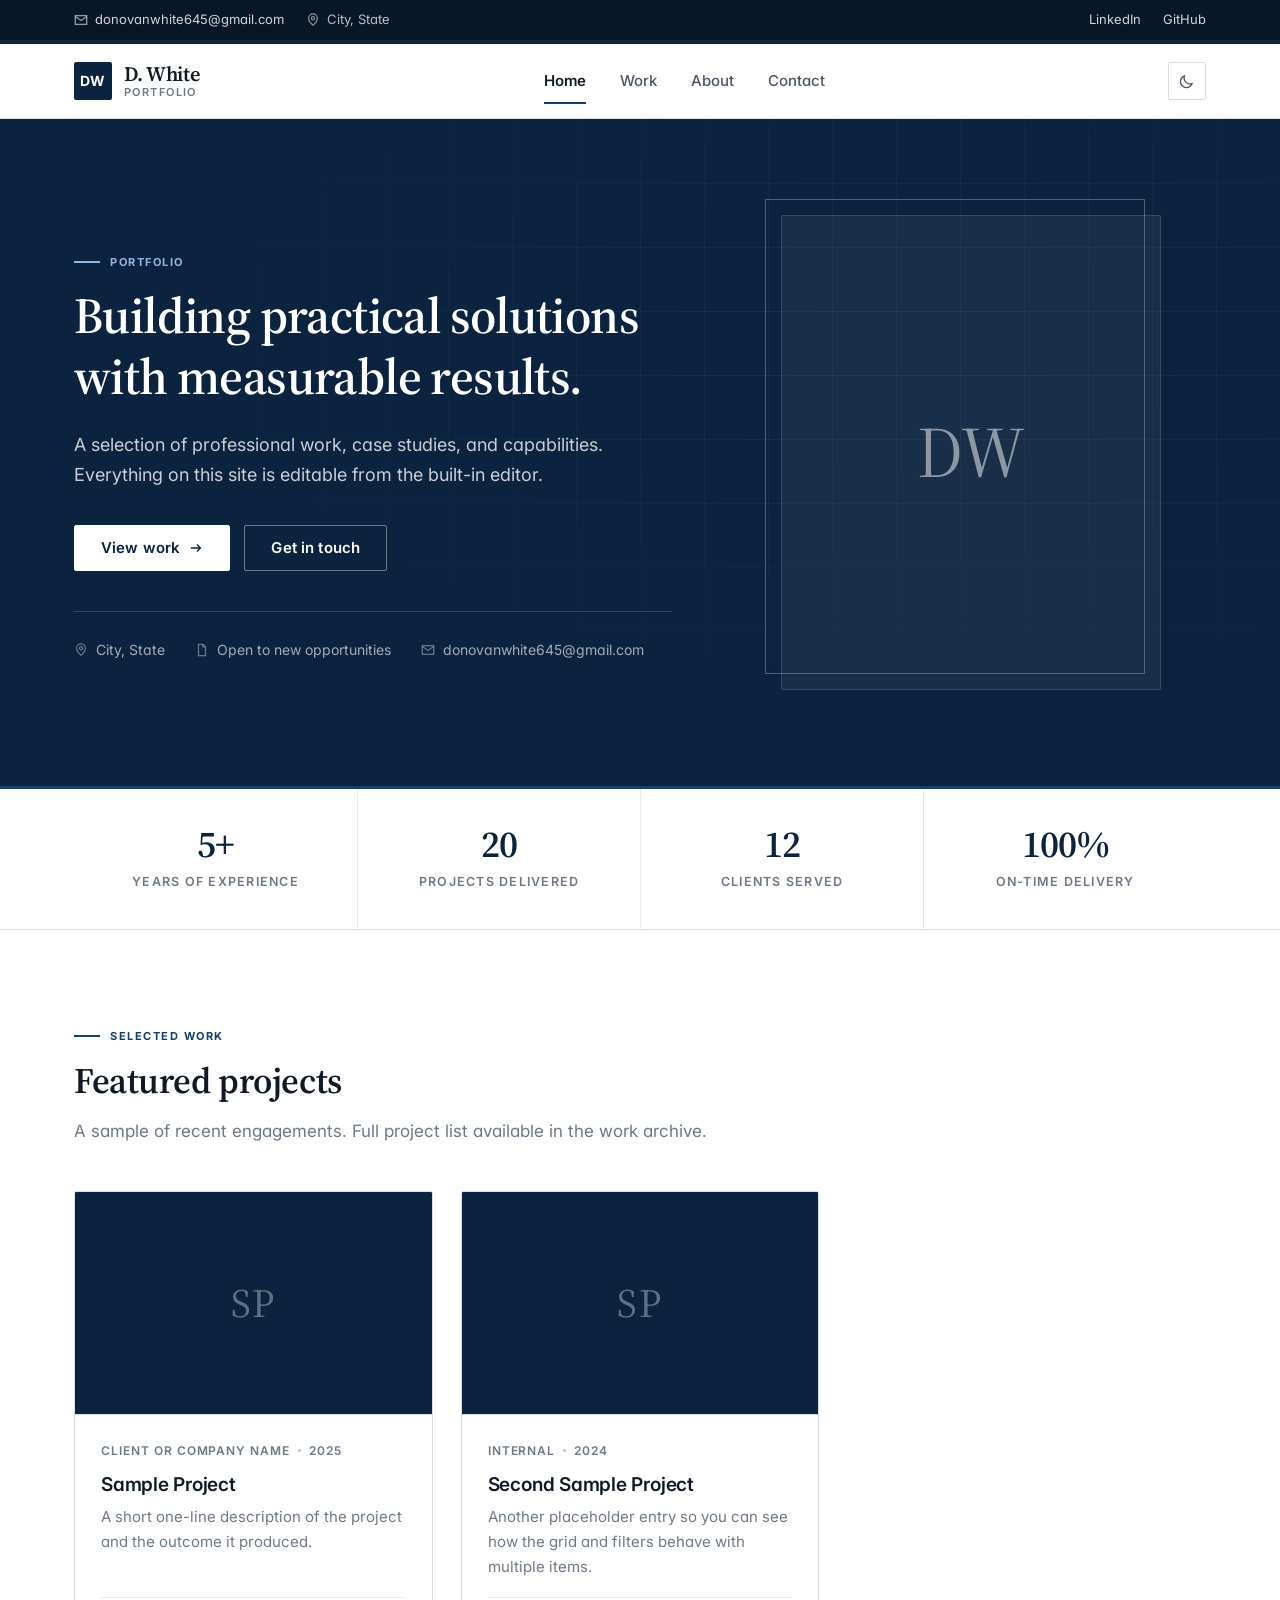
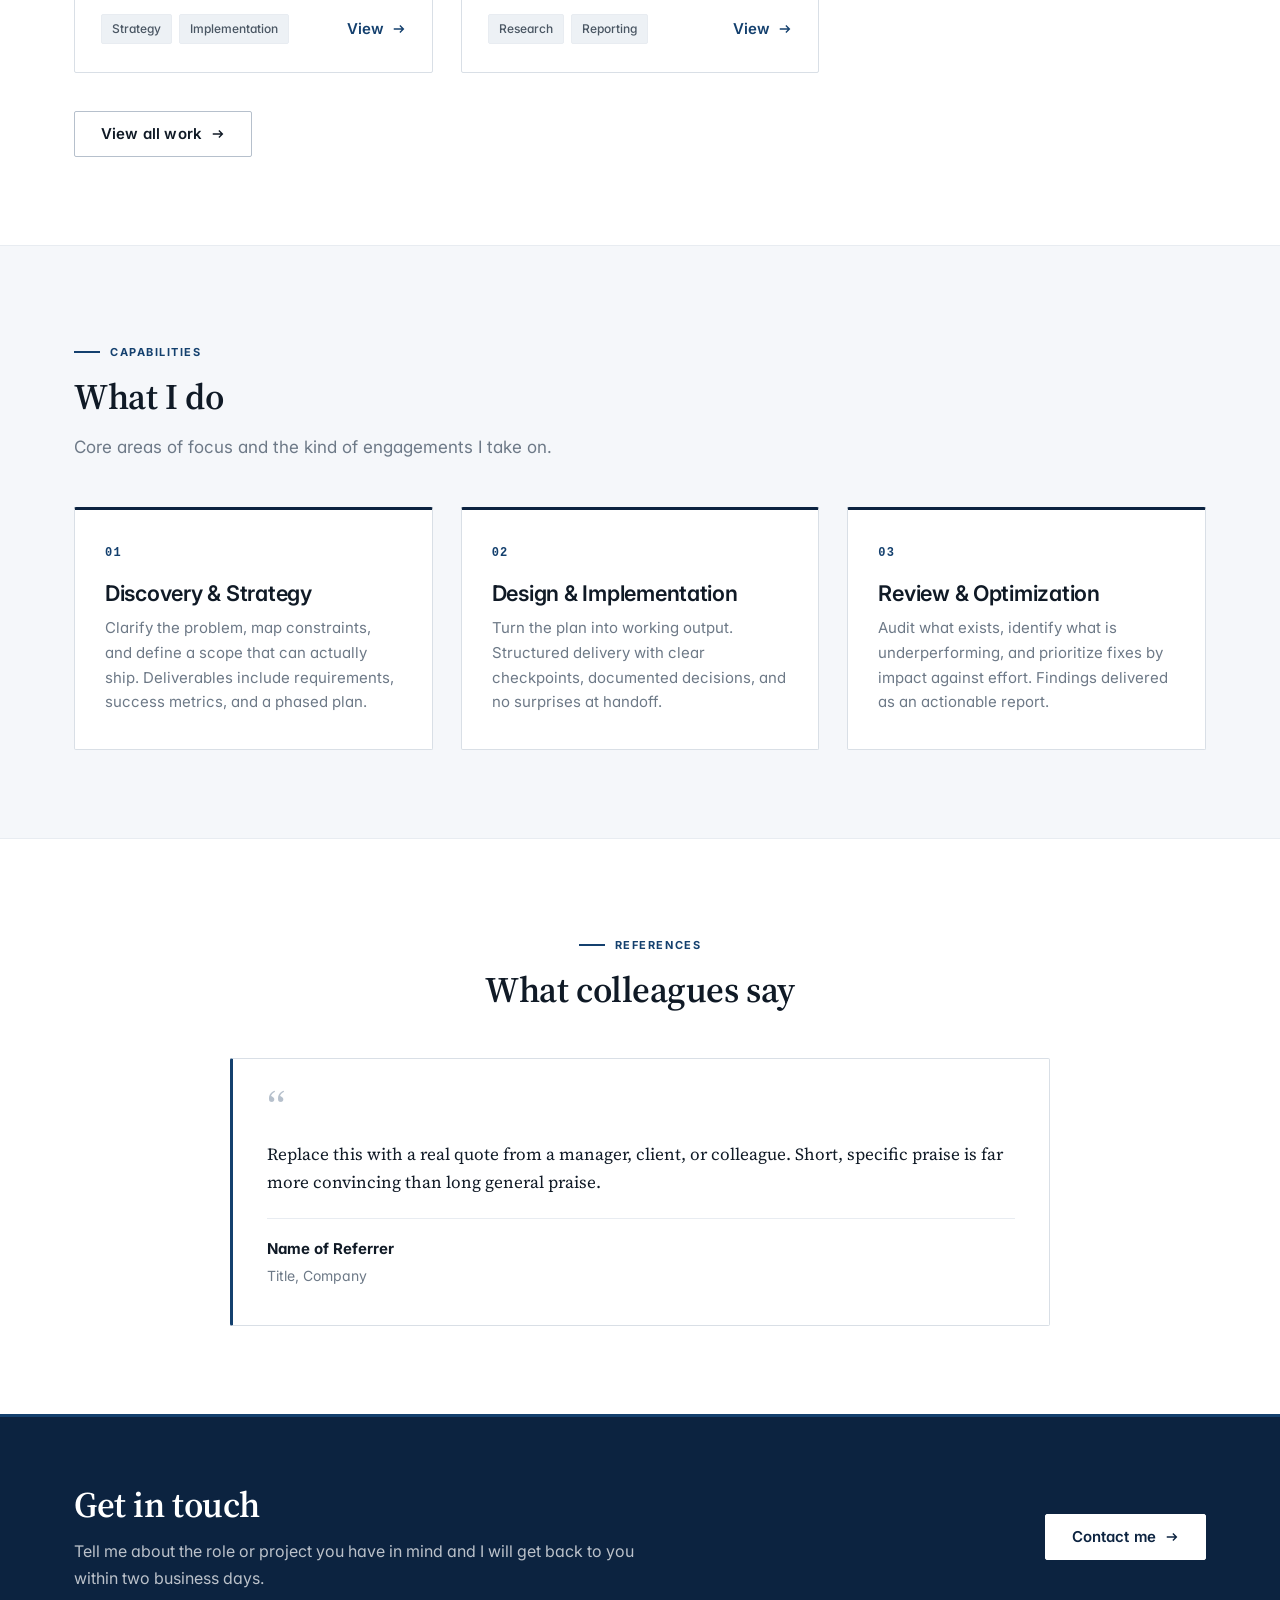
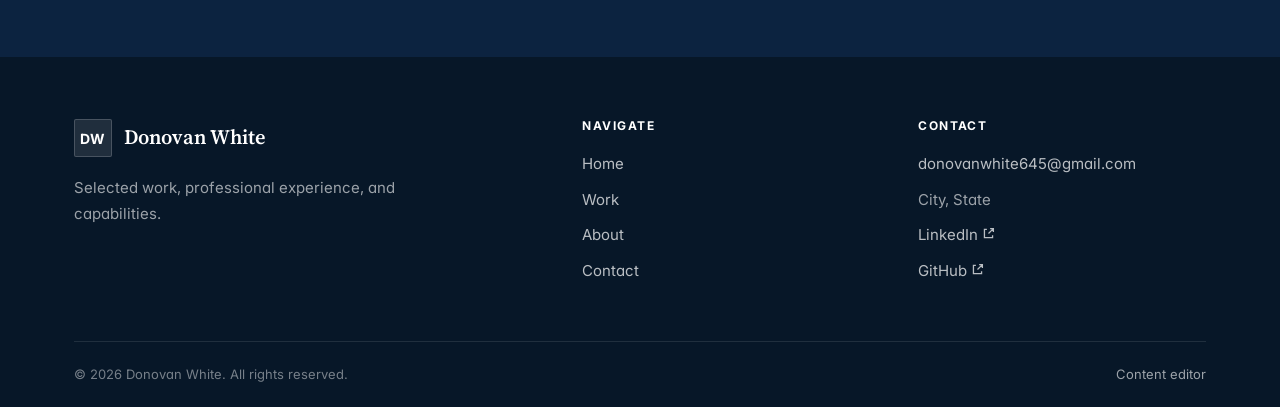
==== index.html @ e9acdbe9 "Add professional portfolio site with built-in content editor A static, dependency-free portfolio for" ====
<!DOCTYPE html>
<html lang="en" data-theme="light">
<head>
<meta charset="utf-8">
<meta name="viewport" content="width=device-width, initial-scale=1">
<title>Portfolio</title>
<meta name="description" content="Selected work, professional experience, and capabilities.">
<meta name="color-scheme" content="light dark">
<meta property="og:title" content="Portfolio">
<meta property="og:description" content="Selected work, professional experience, and capabilities.">
<meta property="og:type" content="website">
<link rel="icon" href="assets/img/favicon.svg" type="image/svg+xml">
<link rel="preconnect" href="https://fonts.googleapis.com">
<link rel="preconnect" href="https://fonts.gstatic.com" crossorigin>
<link rel="stylesheet" href="https://fonts.googleapis.com/css2?family=Inter:wght@400;500;600;700&family=Source+Serif+4:opsz,wght@8..60,400;8..60,600&display=swap">
<link rel="stylesheet" href="assets/css/main.css">
<script>
/* Apply the saved theme before first paint to avoid a flash of the wrong palette. */
(function () {
  try {
    var saved = localStorage.getItem("portfolio:theme");
    var mode = (saved === "light" || saved === "dark") ? saved
      : (window.matchMedia && window.matchMedia("(prefers-color-scheme: dark)").matches ? "dark" : "light");
    document.documentElement.setAttribute("data-theme", mode);
  } catch (e) {}
})();
</script>
<script src="assets/js/site.js" defer></script>
</head>
<body data-page="home">
<a class="skip-link" href="#main">Skip to content</a>
<div data-site-header></div>
<noscript>
  <div class="container" style="padding:40px 24px">
    <div class="empty-state">
      <h3>JavaScript is required</h3>
      <p>This portfolio renders its content from a data file in the browser. Please enable JavaScript to view it.</p>
    </div>
  </div>
</noscript>
<main id="main">
<div data-hero></div>
<div data-stats></div>
<div data-featured></div>
<div data-services></div>
<div data-testimonials></div>
<div data-cta></div>
</main>
<div data-site-footer></div>
</body>
</html>
---- assets/css/main.css ----
/* ==========================================================================
   Portfolio - Core stylesheet
   Design language: corporate blue, squared edges, hairline rules,
   restrained typography. No decorative gradients on interactive elements.
   ========================================================================== */

/* --------------------------------------------------------------------------
   1. Tokens
   -------------------------------------------------------------------------- */
:root {
  /* Brand blues */
  --c-navy:        #0c2340;
  --c-navy-dark:   #071728;
  --c-navy-soft:   #14304f;
  --c-primary:     #14406e;
  --c-primary-dk:  #0e3059;
  --c-primary-lt:  #2d6396;
  --c-primary-pale:#e8eef5;

  /* Neutrals */
  --c-ink:         #101a26;
  --c-body:        #4a5663;
  --c-muted:       #6d7987;
  --c-line:        #d9dfe6;
  --c-line-soft:   #e8ecf1;
  --c-line-strong: #b6c0cc;
  --c-surface:     #ffffff;
  --c-surface-2:   #f5f7fa;
  --c-surface-3:   #edf1f5;

  /* Status */
  --c-good:        #1d6b4f;
  --c-warn:        #8a5a12;
  --c-bad:         #9b2c2c;

  /* Shape */
  --r:             2px;
  --r-none:        0px;
  --shadow-sm:     0 1px 2px rgba(16, 26, 38, 0.06);
  --shadow-md:     0 2px 8px rgba(16, 26, 38, 0.08);
  --shadow-lg:     0 8px 28px rgba(16, 26, 38, 0.12);

  /* Metrics */
  --container:     1180px;
  --gutter:        24px;
  --section-y:     88px;

  /* Type */
  --font-sans: "Inter", -apple-system, BlinkMacSystemFont, "Segoe UI", Roboto,
               "Helvetica Neue", Arial, sans-serif;
  --font-serif: "Source Serif 4", Georgia, "Times New Roman", serif;
  --font-mono: ui-monospace, SFMono-Regular, "SF Mono", Menlo, Consolas, monospace;
}

/* Dark theme -------------------------------------------------------------- */
:root[data-theme="dark"] {
  /* Kept a clear step darker than --c-surface so the hero, CTA and footer
     still read as distinct bands rather than blending into the page. */
  --c-navy:        #060e18;
  --c-navy-dark:   #03080e;
  --c-navy-soft:   #14243a;
  --c-primary:     #5f95cc;
  --c-primary-dk:  #7aabdc;
  --c-primary-lt:  #8dbbe6;
  --c-primary-pale:#16283d;

  --c-ink:         #eaeff5;
  --c-body:        #adb9c7;
  --c-muted:       #8593a3;
  --c-line:        #23364c;
  --c-line-soft:   #1b2b3d;
  --c-line-strong: #33506e;
  --c-surface:     #0d1825;
  --c-surface-2:   #111f30;
  --c-surface-3:   #16273b;

  --c-good:        #56b48c;
  --c-warn:        #d4a45a;
  --c-bad:         #e08585;

  --shadow-sm:     0 1px 2px rgba(0, 0, 0, 0.4);
  --shadow-md:     0 2px 8px rgba(0, 0, 0, 0.45);
  --shadow-lg:     0 8px 28px rgba(0, 0, 0, 0.55);
}

/* --------------------------------------------------------------------------
   2. Reset & base
   -------------------------------------------------------------------------- */
*, *::before, *::after { box-sizing: border-box; }

html {
  -webkit-text-size-adjust: 100%;
  scroll-behavior: smooth;
}
@media (prefers-reduced-motion: reduce) {
  html { scroll-behavior: auto; }
  *, *::before, *::after {
    animation-duration: 0.01ms !important;
    transition-duration: 0.01ms !important;
  }
}

body {
  margin: 0;
  font-family: var(--font-sans);
  font-size: 16px;
  line-height: 1.65;
  color: var(--c-body);
  background: var(--c-surface);
  -webkit-font-smoothing: antialiased;
  -moz-osx-font-smoothing: grayscale;
  font-feature-settings: "kern" 1, "liga" 1, "cv11" 1;
  overflow-x: hidden;
}

h1, h2, h3, h4, h5, h6 {
  margin: 0 0 0.6em;
  color: var(--c-ink);
  font-weight: 600;
  line-height: 1.22;
  letter-spacing: -0.012em;
}

h1 { font-family: var(--font-serif); font-size: clamp(2.1rem, 4.2vw, 3.15rem); font-weight: 600; }
h2 { font-family: var(--font-serif); font-size: clamp(1.6rem, 2.9vw, 2.25rem); font-weight: 600; }
h3 { font-size: clamp(1.15rem, 1.7vw, 1.35rem); }
h4 { font-size: 1.0625rem; }

p { margin: 0 0 1.1em; }
p:last-child { margin-bottom: 0; }

a {
  color: var(--c-primary);
  text-decoration: none;
  transition: color 0.15s ease;
}
a:hover { color: var(--c-primary-dk); text-decoration: underline; text-underline-offset: 3px; }

img { max-width: 100%; height: auto; display: block; border-style: none; }

ul, ol { margin: 0 0 1.1em; padding-left: 1.3em; }
li { margin-bottom: 0.4em; }

hr {
  border: 0;
  border-top: 1px solid var(--c-line);
  margin: 40px 0;
}

code, kbd, pre {
  font-family: var(--font-mono);
  font-size: 0.875em;
}
code {
  background: var(--c-surface-3);
  border: 1px solid var(--c-line-soft);
  padding: 0.1em 0.35em;
  border-radius: var(--r);
}

blockquote {
  margin: 1.6em 0;
  padding: 4px 0 4px 22px;
  border-left: 3px solid var(--c-primary);
  color: var(--c-ink);
  font-family: var(--font-serif);
  font-size: 1.1rem;
  font-style: italic;
}

:focus-visible {
  outline: 2px solid var(--c-primary);
  outline-offset: 2px;
}

::selection { background: var(--c-primary); color: #fff; }

/* --------------------------------------------------------------------------
   3. Layout primitives
   -------------------------------------------------------------------------- */
.container {
  width: 100%;
  max-width: var(--container);
  margin: 0 auto;
  padding: 0 var(--gutter);
}
.container--narrow { max-width: 820px; }

.section { padding: var(--section-y) 0; }
.section--tight { padding: 56px 0; }
.section--alt { background: var(--c-surface-2); border-top: 1px solid var(--c-line-soft); border-bottom: 1px solid var(--c-line-soft); }

.grid { display: grid; gap: 28px; }
.grid--2 { grid-template-columns: repeat(2, minmax(0, 1fr)); }
.grid--3 { grid-template-columns: repeat(3, minmax(0, 1fr)); }
.grid--4 { grid-template-columns: repeat(4, minmax(0, 1fr)); }

.stack > * + * { margin-top: 18px; }
.text-center { text-align: center; }
.visually-hidden {
  position: absolute !important;
  width: 1px; height: 1px;
  margin: -1px; padding: 0;
  overflow: hidden; clip: rect(0 0 0 0);
  white-space: nowrap; border: 0;
}

.skip-link {
  position: absolute;
  left: -9999px;
  top: 0;
  z-index: 200;
  background: var(--c-navy);
  color: #fff;
  padding: 12px 20px;
  font-size: 0.875rem;
  font-weight: 600;
}
.skip-link:focus { left: 0; color: #fff; }

/* --------------------------------------------------------------------------
   4. Section headers
   -------------------------------------------------------------------------- */
.eyebrow {
  display: inline-flex;
  align-items: center;
  gap: 10px;
  margin: 0 0 14px;
  font-size: 0.6875rem;
  font-weight: 700;
  letter-spacing: 0.14em;
  text-transform: uppercase;
  color: var(--c-primary);
}
.eyebrow::before {
  content: "";
  width: 26px;
  height: 2px;
  background: var(--c-primary);
}
.eyebrow--center { justify-content: center; }

.section-head { max-width: 680px; margin-bottom: 46px; }
.section-head--center { margin-left: auto; margin-right: auto; text-align: center; }
.section-head p {
  font-size: 1.0625rem;
  color: var(--c-muted);
  margin-bottom: 0;
}
.section-head h2 { margin-bottom: 14px; }

/* --------------------------------------------------------------------------
   5. Buttons
   -------------------------------------------------------------------------- */
.btn {
  display: inline-flex;
  align-items: center;
  justify-content: center;
  gap: 9px;
  padding: 13px 26px;
  border: 1px solid transparent;
  border-radius: var(--r);
  font-family: inherit;
  font-size: 0.9375rem;
  font-weight: 600;
  line-height: 1.2;
  letter-spacing: 0.01em;
  text-decoration: none;
  cursor: pointer;
  white-space: nowrap;
  transition: background-color 0.15s ease, border-color 0.15s ease, color 0.15s ease;
}
.btn:hover { text-decoration: none; }
.btn:disabled, .btn[aria-disabled="true"] { opacity: 0.5; cursor: not-allowed; }

.btn--primary {
  background: var(--c-navy);
  border-color: var(--c-navy);
  color: #fff;
}
.btn--primary:hover { background: var(--c-primary); border-color: var(--c-primary); color: #fff; }

.btn--outline {
  background: transparent;
  border-color: var(--c-line-strong);
  color: var(--c-ink);
}
.btn--outline:hover { border-color: var(--c-navy); background: var(--c-surface-2); color: var(--c-ink); }

.btn--ghost {
  background: transparent;
  border-color: transparent;
  color: var(--c-primary);
  padding-left: 0;
  padding-right: 0;
}
.btn--ghost:hover { color: var(--c-primary-dk); background: transparent; }

.btn--on-dark {
  background: #fff;
  border-color: #fff;
  color: var(--c-navy);
}
.btn--on-dark:hover { background: var(--c-primary-pale); border-color: var(--c-primary-pale); color: var(--c-navy); }

.btn--outline-on-dark {
  background: transparent;
  border-color: rgba(255, 255, 255, 0.4);
  color: #fff;
}
.btn--outline-on-dark:hover { border-color: #fff; background: rgba(255, 255, 255, 0.08); color: #fff; }

.btn--sm { padding: 9px 18px; font-size: 0.8125rem; }

.btn-row { display: flex; flex-wrap: wrap; gap: 14px; }

.arrow-link {
  display: inline-flex;
  align-items: center;
  gap: 8px;
  font-size: 0.9375rem;
  font-weight: 600;
  color: var(--c-primary);
}
.arrow-link svg { transition: transform 0.18s ease; }
.arrow-link:hover { text-decoration: none; }
.arrow-link:hover svg { transform: translateX(4px); }

/* --------------------------------------------------------------------------
   6. Header / navigation
   -------------------------------------------------------------------------- */
.utility-bar {
  background: var(--c-navy-dark);
  color: rgba(255, 255, 255, 0.72);
  font-size: 0.8125rem;
  border-bottom: 1px solid rgba(255, 255, 255, 0.07);
}
.utility-bar .container {
  display: flex;
  align-items: center;
  justify-content: space-between;
  gap: 20px;
  min-height: 40px;
  padding-top: 6px;
  padding-bottom: 6px;
}
.utility-bar a { color: rgba(255, 255, 255, 0.82); }
.utility-bar a:hover { color: #fff; text-decoration: none; }
.utility-items { display: flex; align-items: center; gap: 22px; flex-wrap: wrap; }
.utility-item { display: inline-flex; align-items: center; gap: 7px; }
.utility-item svg { opacity: 0.7; flex: none; }

.site-header {
  position: sticky;
  top: 0;
  z-index: 100;
  background: var(--c-surface);
  border-bottom: 1px solid var(--c-line);
}
.site-header::before {
  content: "";
  display: block;
  height: 3px;
  background: var(--c-navy);
}
.site-header.is-stuck { box-shadow: var(--shadow-sm); }

.header-inner {
  display: flex;
  align-items: center;
  justify-content: space-between;
  gap: 24px;
  min-height: 74px;
}

.brand {
  display: inline-flex;
  align-items: center;
  gap: 12px;
  color: var(--c-ink);
  font-family: var(--font-serif);
  font-size: 1.28rem;
  font-weight: 600;
  letter-spacing: -0.015em;
}
.brand:hover { text-decoration: none; color: var(--c-ink); }
.brand-mark {
  display: grid;
  place-items: center;
  width: 38px;
  height: 38px;
  flex: none;
  background: var(--c-navy);
  color: #fff;
  font-family: var(--font-sans);
  font-size: 0.875rem;
  font-weight: 700;
  letter-spacing: 0.02em;
  border-radius: var(--r);
}
.brand-text { display: flex; flex-direction: column; line-height: 1.15; }
.brand-sub {
  font-family: var(--font-sans);
  font-size: 0.6875rem;
  font-weight: 600;
  letter-spacing: 0.13em;
  text-transform: uppercase;
  color: var(--c-muted);
}

.site-nav { display: flex; align-items: center; gap: 4px; }
.site-nav a {
  position: relative;
  padding: 10px 15px;
  font-size: 0.9375rem;
  font-weight: 500;
  color: var(--c-body);
  border-radius: var(--r);
}
.site-nav a:hover { color: var(--c-ink); background: var(--c-surface-2); text-decoration: none; }
.site-nav a.is-active { color: var(--c-ink); font-weight: 600; }
.site-nav a.is-active::after {
  content: "";
  position: absolute;
  left: 15px; right: 15px; bottom: -1px;
  height: 2px;
  background: var(--c-primary);
}

.header-actions { display: flex; align-items: center; gap: 12px; }

.icon-btn {
  display: grid;
  place-items: center;
  width: 38px;
  height: 38px;
  padding: 0;
  background: transparent;
  border: 1px solid var(--c-line);
  border-radius: var(--r);
  color: var(--c-body);
  cursor: pointer;
  transition: border-color 0.15s ease, color 0.15s ease, background-color 0.15s ease;
}
.icon-btn:hover { border-color: var(--c-line-strong); color: var(--c-ink); background: var(--c-surface-2); }

.nav-toggle { display: none; }

@media (max-width: 900px) {
  .nav-toggle { display: grid; }
  .site-nav {
    position: fixed;
    inset: 0 0 0 auto;
    width: min(320px, 82vw);
    flex-direction: column;
    align-items: stretch;
    gap: 0;
    padding: 26px 22px;
    background: var(--c-surface);
    border-left: 1px solid var(--c-line);
    box-shadow: var(--shadow-lg);
    transform: translateX(100%);
    transition: transform 0.24s ease;
    overflow-y: auto;
    z-index: 120;
  }
  .site-nav.is-open { transform: translateX(0); }
  .site-nav a {
    padding: 15px 8px;
    border-bottom: 1px solid var(--c-line-soft);
    border-radius: 0;
    font-size: 1rem;
  }
  .site-nav a.is-active::after { left: 8px; right: auto; width: 20px; bottom: 8px; }
  .nav-close { align-self: flex-end; margin-bottom: 14px; }
  .nav-backdrop {
    position: fixed;
    inset: 0;
    background: rgba(12, 35, 64, 0.42);
    opacity: 0;
    visibility: hidden;
    transition: opacity 0.24s ease, visibility 0.24s ease;
    z-index: 110;
  }
  .nav-backdrop.is-open { opacity: 1; visibility: visible; }
  .utility-bar .utility-items .utility-item--hide-sm { display: none; }
}
@media (min-width: 901px) {
  .nav-close { display: none; }
  .nav-backdrop { display: none; }
}

/* --------------------------------------------------------------------------
   7. Hero
   -------------------------------------------------------------------------- */
.hero {
  position: relative;
  background: var(--c-navy);
  color: rgba(255, 255, 255, 0.82);
  overflow: hidden;
  border-bottom: 3px solid var(--c-primary);
}
.hero::after {
  content: "";
  position: absolute;
  inset: 0;
  background-image:
    linear-gradient(rgba(255, 255, 255, 0.045) 1px, transparent 1px),
    linear-gradient(90deg, rgba(255, 255, 255, 0.045) 1px, transparent 1px);
  background-size: 64px 64px;
  mask-image: radial-gradient(ellipse 85% 75% at 72% 35%, #000 10%, transparent 72%);
  -webkit-mask-image: radial-gradient(ellipse 85% 75% at 72% 35%, #000 10%, transparent 72%);
  pointer-events: none;
}
.hero .container { position: relative; z-index: 1; }

.hero-grid {
  display: grid;
  grid-template-columns: minmax(0, 1.12fr) minmax(0, 0.88fr);
  gap: 64px;
  align-items: center;
  padding: 96px 0;
}
.hero h1 { color: #fff; margin-bottom: 22px; }
.hero .eyebrow { color: #8fb6dd; }
.hero .eyebrow::before { background: #8fb6dd; }
.hero-lede {
  font-size: 1.125rem;
  line-height: 1.7;
  color: rgba(255, 255, 255, 0.78);
  max-width: 56ch;
  margin-bottom: 34px;
}
.hero .btn-row { margin-bottom: 40px; }

.hero-meta {
  display: flex;
  flex-wrap: wrap;
  gap: 12px 30px;
  padding-top: 26px;
  border-top: 1px solid rgba(255, 255, 255, 0.14);
  font-size: 0.875rem;
  color: rgba(255, 255, 255, 0.62);
}
.hero-meta span { display: inline-flex; align-items: center; gap: 8px; }
.hero-meta svg { opacity: 0.6; flex: none; }

.hero-portrait { position: relative; justify-self: center; width: 100%; max-width: 380px; }
.hero-portrait::before {
  content: "";
  position: absolute;
  left: -16px; top: -16px;
  width: 100%; height: 100%;
  border: 1px solid rgba(255, 255, 255, 0.28);
  pointer-events: none;
}
.hero-portrait img {
  position: relative;
  width: 100%;
  aspect-ratio: 4 / 5;
  object-fit: cover;
  border-radius: var(--r);
  filter: saturate(0.94);
}
.hero-portrait--placeholder {
  display: grid;
  place-items: center;
  aspect-ratio: 4 / 5;
  background: rgba(255, 255, 255, 0.05);
  border: 1px solid rgba(255, 255, 255, 0.14);
  color: rgba(255, 255, 255, 0.5);
  font-family: var(--font-serif);
  font-size: 4.5rem;
  border-radius: var(--r);
}

/* Compact page banner (interior pages) */
.page-banner {
  background: var(--c-navy);
  color: rgba(255, 255, 255, 0.78);
  border-bottom: 3px solid var(--c-primary);
  padding: 62px 0 58px;
  position: relative;
  overflow: hidden;
}
.page-banner::after {
  content: "";
  position: absolute;
  inset: 0;
  background-image:
    linear-gradient(rgba(255, 255, 255, 0.04) 1px, transparent 1px),
    linear-gradient(90deg, rgba(255, 255, 255, 0.04) 1px, transparent 1px);
  background-size: 64px 64px;
  mask-image: radial-gradient(ellipse 70% 100% at 88% 40%, #000 5%, transparent 70%);
  -webkit-mask-image: radial-gradient(ellipse 70% 100% at 88% 40%, #000 5%, transparent 70%);
  pointer-events: none;
}
.page-banner .container { position: relative; z-index: 1; }
.page-banner h1 { color: #fff; margin-bottom: 14px; }
.page-banner .eyebrow { color: #8fb6dd; }
.page-banner .eyebrow::before { background: #8fb6dd; }
.page-banner p { max-width: 62ch; font-size: 1.0625rem; color: rgba(255, 255, 255, 0.74); margin-bottom: 0; }

.breadcrumb {
  display: flex;
  flex-wrap: wrap;
  align-items: center;
  gap: 9px;
  margin-bottom: 18px;
  font-size: 0.8125rem;
  color: rgba(255, 255, 255, 0.55);
}
.breadcrumb a { color: rgba(255, 255, 255, 0.78); }
.breadcrumb a:hover { color: #fff; }
.breadcrumb .sep { opacity: 0.5; }

/* --------------------------------------------------------------------------
   8. Stats strip
   -------------------------------------------------------------------------- */
.stats-strip {
  background: var(--c-surface);
  border-bottom: 1px solid var(--c-line);
}
.stats-grid {
  display: grid;
  grid-template-columns: repeat(auto-fit, minmax(180px, 1fr));
}
.stat {
  padding: 36px 30px;
  border-left: 1px solid var(--c-line-soft);
  text-align: center;
}
.stat:first-child { border-left: 0; }
.stat-value {
  font-family: var(--font-serif);
  font-size: 2.35rem;
  font-weight: 600;
  line-height: 1.05;
  color: var(--c-navy);
  letter-spacing: -0.02em;
}
:root[data-theme="dark"] .stat-value { color: var(--c-primary-lt); }
.stat-label {
  margin-top: 8px;
  font-size: 0.78125rem;
  font-weight: 600;
  letter-spacing: 0.1em;
  text-transform: uppercase;
  color: var(--c-muted);
}

/* --------------------------------------------------------------------------
   9. Cards
   -------------------------------------------------------------------------- */
.card {
  display: flex;
  flex-direction: column;
  background: var(--c-surface);
  border: 1px solid var(--c-line);
  border-radius: var(--r);
  transition: border-color 0.18s ease, box-shadow 0.18s ease, transform 0.18s ease;
}
a.card:hover, .card--link:hover {
  border-color: var(--c-line-strong);
  box-shadow: var(--shadow-md);
  text-decoration: none;
}

/* Service / capability card */
.service-card {
  padding: 34px 30px;
  background: var(--c-surface);
  border: 1px solid var(--c-line);
  border-top: 3px solid var(--c-navy);
  border-radius: var(--r);
  transition: box-shadow 0.18s ease, border-top-color 0.18s ease;
}
.service-card:hover { box-shadow: var(--shadow-md); border-top-color: var(--c-primary); }
.service-num {
  display: block;
  margin-bottom: 16px;
  font-family: var(--font-mono);
  font-size: 0.75rem;
  font-weight: 600;
  letter-spacing: 0.1em;
  color: var(--c-primary);
}
.service-card h3 { margin-bottom: 10px; }
.service-card p { color: var(--c-muted); font-size: 0.9375rem; margin-bottom: 0; }

/* Project card */
.project-card { overflow: hidden; }
.project-card .thumb {
  position: relative;
  aspect-ratio: 16 / 10;
  background: var(--c-surface-3);
  overflow: hidden;
  border-bottom: 1px solid var(--c-line);
}
.project-card .thumb img {
  width: 100%; height: 100%;
  object-fit: cover;
  transition: transform 0.4s ease;
}
.project-card:hover .thumb img { transform: scale(1.03); }
.thumb-placeholder {
  display: grid;
  place-items: center;
  width: 100%; height: 100%;
  background: var(--c-navy);
  color: rgba(255, 255, 255, 0.35);
  font-family: var(--font-serif);
  font-size: 2.5rem;
  letter-spacing: 0.04em;
}
.project-card .body { padding: 26px 26px 28px; display: flex; flex-direction: column; flex: 1; }
.project-card h3 { margin-bottom: 9px; font-size: 1.1875rem; color: var(--c-ink); }
.project-card .summary { font-size: 0.9375rem; color: var(--c-muted); margin-bottom: 18px; flex: 1; }
.project-card .foot {
  display: flex;
  align-items: center;
  justify-content: space-between;
  gap: 14px;
  padding-top: 16px;
  border-top: 1px solid var(--c-line-soft);
  font-size: 0.8125rem;
  color: var(--c-muted);
}

.meta-line {
  display: flex;
  flex-wrap: wrap;
  align-items: center;
  gap: 8px;
  margin-bottom: 12px;
  font-size: 0.75rem;
  font-weight: 600;
  letter-spacing: 0.08em;
  text-transform: uppercase;
  color: var(--c-muted);
}
.meta-line .dot { width: 3px; height: 3px; background: var(--c-line-strong); border-radius: 50%; }

/* Tags */
.tag-row { display: flex; flex-wrap: wrap; gap: 7px; }
.tag {
  display: inline-block;
  padding: 4px 10px;
  background: var(--c-surface-3);
  border: 1px solid var(--c-line-soft);
  border-radius: var(--r);
  font-size: 0.75rem;
  font-weight: 500;
  color: var(--c-body);
  white-space: nowrap;
}
.tag--solid { background: var(--c-primary-pale); border-color: transparent; color: var(--c-primary-dk); }
:root[data-theme="dark"] .tag--solid { color: var(--c-primary-lt); }

/* Filter bar */
.filter-bar {
  display: flex;
  flex-wrap: wrap;
  align-items: center;
  gap: 10px;
  padding-bottom: 26px;
  margin-bottom: 36px;
  border-bottom: 1px solid var(--c-line);
}
.filter-label {
  margin-right: 6px;
  font-size: 0.75rem;
  font-weight: 700;
  letter-spacing: 0.1em;
  text-transform: uppercase;
  color: var(--c-muted);
}
.filter-btn {
  padding: 8px 16px;
  background: transparent;
  border: 1px solid var(--c-line);
  border-radius: var(--r);
  font-family: inherit;
  font-size: 0.875rem;
  font-weight: 500;
  color: var(--c-body);
  cursor: pointer;
  transition: all 0.15s ease;
}
.filter-btn:hover { border-color: var(--c-line-strong); color: var(--c-ink); }
.filter-btn.is-active {
  background: var(--c-navy);
  border-color: var(--c-navy);
  color: #fff;
}
.filter-count { margin-left: auto; font-size: 0.875rem; color: var(--c-muted); }

/* --------------------------------------------------------------------------
   10. Timeline (experience)
   -------------------------------------------------------------------------- */
.timeline { position: relative; }
.timeline-item {
  position: relative;
  display: grid;
  grid-template-columns: 190px minmax(0, 1fr);
  gap: 36px;
  padding: 32px 0;
  border-top: 1px solid var(--c-line);
}
.timeline-item:first-child { border-top: 0; padding-top: 0; }
.timeline-period {
  font-size: 0.8125rem;
  font-weight: 600;
  letter-spacing: 0.06em;
  text-transform: uppercase;
  color: var(--c-muted);
  padding-top: 3px;
}
.timeline-period .current-pill {
  display: inline-block;
  margin-top: 9px;
  padding: 3px 9px;
  background: var(--c-primary-pale);
  border-radius: var(--r);
  font-size: 0.6875rem;
  letter-spacing: 0.08em;
  color: var(--c-primary-dk);
}
:root[data-theme="dark"] .timeline-period .current-pill { color: var(--c-primary-lt); }
.timeline-body h3 { margin-bottom: 4px; }
.timeline-org {
  margin-bottom: 14px;
  font-size: 0.9375rem;
  font-weight: 600;
  color: var(--c-primary);
}
.timeline-org .loc { font-weight: 400; color: var(--c-muted); }
.timeline-body ul { margin: 12px 0 0; padding-left: 0; list-style: none; }
.timeline-body ul li {
  position: relative;
  padding-left: 20px;
  margin-bottom: 8px;
  font-size: 0.9375rem;
}
.timeline-body ul li::before {
  content: "";
  position: absolute;
  left: 0; top: 0.62em;
  width: 7px; height: 1px;
  background: var(--c-primary);
}

/* --------------------------------------------------------------------------
   11. Definition rows (education / certifications)
   -------------------------------------------------------------------------- */
.record-list { border-top: 1px solid var(--c-line); }
.record {
  display: grid;
  grid-template-columns: minmax(0, 1fr) auto;
  gap: 16px 28px;
  align-items: baseline;
  padding: 22px 0;
  border-bottom: 1px solid var(--c-line);
}
.record h3 { margin-bottom: 4px; font-size: 1.0625rem; }
.record .sub { font-size: 0.9375rem; color: var(--c-primary); font-weight: 500; }
.record .detail { margin-top: 7px; font-size: 0.9375rem; color: var(--c-muted); }
.record .when {
  font-size: 0.8125rem;
  font-weight: 600;
  letter-spacing: 0.06em;
  text-transform: uppercase;
  color: var(--c-muted);
  white-space: nowrap;
}

/* --------------------------------------------------------------------------
   12. Skills
   -------------------------------------------------------------------------- */
.skill-group {
  padding: 26px 0;
  border-top: 1px solid var(--c-line);
  display: grid;
  grid-template-columns: 200px minmax(0, 1fr);
  gap: 28px;
}
.skill-group:first-child { border-top: 0; }
.skill-group h3 {
  font-size: 0.8125rem;
  font-weight: 700;
  letter-spacing: 0.1em;
  text-transform: uppercase;
  color: var(--c-muted);
  margin: 4px 0 0;
}

/* --------------------------------------------------------------------------
   13. Testimonials
   -------------------------------------------------------------------------- */
.quote-card {
  padding: 36px 34px;
  background: var(--c-surface);
  border: 1px solid var(--c-line);
  border-left: 3px solid var(--c-primary);
  border-radius: var(--r);
  height: 100%;
  display: flex;
  flex-direction: column;
}
.quote-mark {
  font-family: var(--font-serif);
  font-size: 3rem;
  line-height: 0.6;
  color: var(--c-line-strong);
  margin-bottom: 16px;
}
.quote-card blockquote {
  margin: 0 0 22px;
  padding: 0;
  border: 0;
  font-family: var(--font-serif);
  font-size: 1.0625rem;
  font-style: normal;
  line-height: 1.66;
  color: var(--c-ink);
  flex: 1;
}
.quote-attr { padding-top: 18px; border-top: 1px solid var(--c-line-soft); }
.quote-attr strong { display: block; color: var(--c-ink); font-size: 0.9375rem; }
.quote-attr span { font-size: 0.875rem; color: var(--c-muted); }

/* --------------------------------------------------------------------------
   14. Prose (rendered markdown-lite)
   -------------------------------------------------------------------------- */
.prose { font-size: 1.0625rem; line-height: 1.75; color: var(--c-body); }
.prose h2 { font-size: 1.5rem; margin-top: 2em; margin-bottom: 0.6em; }
.prose h3 { font-size: 1.1875rem; margin-top: 1.7em; margin-bottom: 0.5em; }
.prose > :first-child { margin-top: 0; }
.prose ul, .prose ol { margin-bottom: 1.3em; }
.prose li { margin-bottom: 0.5em; }
.prose a { text-decoration: underline; text-underline-offset: 3px; }
.prose img { margin: 1.8em 0; border: 1px solid var(--c-line); border-radius: var(--r); }

/* --------------------------------------------------------------------------
   15. Project detail
   -------------------------------------------------------------------------- */
.detail-grid {
  display: grid;
  grid-template-columns: minmax(0, 1fr) 300px;
  gap: 60px;
  align-items: start;
}
.detail-figure {
  margin: 0 0 44px;
  border: 1px solid var(--c-line);
  border-radius: var(--r);
  overflow: hidden;
  background: var(--c-surface-3);
}
.detail-figure img { width: 100%; }

.fact-panel {
  position: sticky;
  top: 100px;
  background: var(--c-surface-2);
  border: 1px solid var(--c-line);
  border-top: 3px solid var(--c-navy);
  border-radius: var(--r);
  padding: 28px 26px;
}
.fact-panel h2 {
  font-family: var(--font-sans);
  font-size: 0.75rem;
  font-weight: 700;
  letter-spacing: 0.12em;
  text-transform: uppercase;
  color: var(--c-muted);
  margin-bottom: 20px;
}
.fact {
  padding: 13px 0;
  border-top: 1px solid var(--c-line);
  font-size: 0.9375rem;
}
.fact:first-of-type { border-top: 0; padding-top: 0; }
.fact dt {
  font-size: 0.6875rem;
  font-weight: 700;
  letter-spacing: 0.1em;
  text-transform: uppercase;
  color: var(--c-muted);
  margin-bottom: 4px;
}
.fact dd { margin: 0; color: var(--c-ink); font-weight: 500; }

.highlight-list { margin: 0; padding: 0; list-style: none; }
.highlight-list li {
  position: relative;
  padding: 14px 0 14px 30px;
  border-top: 1px solid var(--c-line);
  font-size: 0.9375rem;
  color: var(--c-ink);
}
.highlight-list li:first-child { border-top: 0; }
.highlight-list li::before {
  content: "";
  position: absolute;
  left: 4px; top: 1.45em;
  width: 12px; height: 1px;
  background: var(--c-primary);
}

.gallery-grid { display: grid; grid-template-columns: repeat(auto-fit, minmax(260px, 1fr)); gap: 18px; }
.gallery-grid img {
  width: 100%;
  aspect-ratio: 4 / 3;
  object-fit: cover;
  border: 1px solid var(--c-line);
  border-radius: var(--r);
}

.pager {
  display: flex;
  justify-content: space-between;
  gap: 20px;
  padding-top: 34px;
  margin-top: 56px;
  border-top: 1px solid var(--c-line);
}
.pager-link { max-width: 45%; }
.pager-link .lbl {
  display: block;
  font-size: 0.6875rem;
  font-weight: 700;
  letter-spacing: 0.11em;
  text-transform: uppercase;
  color: var(--c-muted);
  margin-bottom: 5px;
}
.pager-link .ttl { font-weight: 600; color: var(--c-ink); font-size: 0.9375rem; }
.pager-link:hover .ttl { color: var(--c-primary); }
.pager-link:hover { text-decoration: none; }
.pager-link--next { text-align: right; margin-left: auto; }

/* --------------------------------------------------------------------------
   16. Contact
   -------------------------------------------------------------------------- */
.contact-grid {
  display: grid;
  grid-template-columns: minmax(0, 1fr) minmax(0, 1.15fr);
  gap: 64px;
  align-items: start;
}
.contact-methods { border-top: 1px solid var(--c-line); }
.contact-method {
  display: flex;
  gap: 16px;
  padding: 20px 0;
  border-bottom: 1px solid var(--c-line);
}
.contact-method .ic {
  display: grid;
  place-items: center;
  width: 38px; height: 38px;
  flex: none;
  background: var(--c-surface-3);
  border-radius: var(--r);
  color: var(--c-primary);
}
.contact-method dt {
  font-size: 0.6875rem;
  font-weight: 700;
  letter-spacing: 0.1em;
  text-transform: uppercase;
  color: var(--c-muted);
  margin-bottom: 3px;
}
.contact-method dd { margin: 0; font-size: 0.9375rem; color: var(--c-ink); font-weight: 500; }

.form-card {
  background: var(--c-surface-2);
  border: 1px solid var(--c-line);
  border-top: 3px solid var(--c-navy);
  border-radius: var(--r);
  padding: 34px 32px;
}
.field { margin-bottom: 20px; }
.field label {
  display: block;
  margin-bottom: 7px;
  font-size: 0.8125rem;
  font-weight: 600;
  letter-spacing: 0.02em;
  color: var(--c-ink);
}
.field .req { color: var(--c-bad); }
.input, .textarea, .select {
  width: 100%;
  padding: 11px 13px;
  font-family: inherit;
  font-size: 0.9375rem;
  color: var(--c-ink);
  background: var(--c-surface);
  border: 1px solid var(--c-line-strong);
  border-radius: var(--r);
  transition: border-color 0.15s ease, box-shadow 0.15s ease;
}
.input:focus, .textarea:focus, .select:focus {
  outline: none;
  border-color: var(--c-primary);
  box-shadow: 0 0 0 3px var(--c-primary-pale);
}
.textarea { min-height: 140px; resize: vertical; line-height: 1.6; }
.field-hint { margin-top: 6px; font-size: 0.8125rem; color: var(--c-muted); }

.form-status {
  margin-top: 16px;
  padding: 12px 14px;
  border-radius: var(--r);
  font-size: 0.875rem;
  display: none;
}
.form-status.is-visible { display: block; }
.form-status--ok { background: #e7f2ec; border: 1px solid #bcdac9; color: var(--c-good); }
.form-status--err { background: #fbeaea; border: 1px solid #edc7c7; color: var(--c-bad); }
:root[data-theme="dark"] .form-status--ok { background: #122b22; border-color: #1f4a39; }
:root[data-theme="dark"] .form-status--err { background: #2d1717; border-color: #552828; }

/* --------------------------------------------------------------------------
   17. CTA band
   -------------------------------------------------------------------------- */
.cta-band {
  background: var(--c-navy);
  color: rgba(255, 255, 255, 0.78);
  padding: 66px 0;
  border-top: 3px solid var(--c-primary);
}
.cta-band h2 { color: #fff; margin-bottom: 12px; }
.cta-band p { max-width: 58ch; margin-bottom: 0; color: rgba(255, 255, 255, 0.72); }
.cta-inner {
  display: flex;
  align-items: center;
  justify-content: space-between;
  gap: 42px;
  flex-wrap: wrap;
}

/* --------------------------------------------------------------------------
   18. Footer
   -------------------------------------------------------------------------- */
.site-footer {
  background: var(--c-navy-dark);
  color: rgba(255, 255, 255, 0.6);
  font-size: 0.9375rem;
}
.footer-main {
  display: grid;
  grid-template-columns: minmax(0, 1.6fr) repeat(2, minmax(0, 1fr));
  gap: 48px;
  padding: 62px 0 46px;
}
.site-footer h4 {
  color: #fff;
  font-size: 0.75rem;
  font-weight: 700;
  letter-spacing: 0.12em;
  text-transform: uppercase;
  margin-bottom: 18px;
}
.site-footer a { color: rgba(255, 255, 255, 0.72); }
.site-footer a:hover { color: #fff; text-decoration: none; }
.footer-brand {
  display: inline-flex;
  align-items: center;
  gap: 12px;
  margin-bottom: 18px;
  color: #fff;
  font-family: var(--font-serif);
  font-size: 1.28rem;
  font-weight: 600;
}
.footer-brand .brand-mark { background: rgba(255, 255, 255, 0.1); border: 1px solid rgba(255, 255, 255, 0.18); }
.footer-about { max-width: 42ch; font-size: 0.9375rem; line-height: 1.7; }
.footer-links { list-style: none; margin: 0; padding: 0; }
.footer-links li { margin-bottom: 11px; }
.footer-bottom {
  display: flex;
  flex-wrap: wrap;
  align-items: center;
  justify-content: space-between;
  gap: 16px;
  padding: 22px 0;
  border-top: 1px solid rgba(255, 255, 255, 0.1);
  font-size: 0.8125rem;
  color: rgba(255, 255, 255, 0.45);
}
.footer-bottom a { color: rgba(255, 255, 255, 0.6); }

/* --------------------------------------------------------------------------
   19. Utility states
   -------------------------------------------------------------------------- */
.empty-state {
  padding: 66px 30px;
  text-align: center;
  border: 1px dashed var(--c-line-strong);
  border-radius: var(--r);
  background: var(--c-surface-2);
}
.empty-state h3 { margin-bottom: 8px; }
.empty-state p { color: var(--c-muted); margin-bottom: 0; }

.loading-note {
  padding: 60px 0;
  text-align: center;
  color: var(--c-muted);
  font-size: 0.9375rem;
}

/* Reveal-on-scroll is opt-in: the hidden state is applied only after the
   script confirms IntersectionObserver support, so content is never left
   invisible when the animation cannot run. */
:root.reveal-ready [data-reveal] {
  opacity: 0;
  transform: translateY(14px);
  transition: opacity 0.5s ease, transform 0.5s ease;
}
:root.reveal-ready [data-reveal].is-visible { opacity: 1; transform: none; }
@media (prefers-reduced-motion: reduce) {
  :root.reveal-ready [data-reveal] { opacity: 1; transform: none; }
}

.preview-banner {
  position: fixed;
  left: 0; right: 0; bottom: 0;
  z-index: 300;
  display: flex;
  align-items: center;
  justify-content: center;
  gap: 18px;
  flex-wrap: wrap;
  padding: 11px 20px;
  background: var(--c-warn);
  color: #fff;
  font-size: 0.875rem;
  font-weight: 500;
}
.preview-banner a { color: #fff; text-decoration: underline; }

/* --------------------------------------------------------------------------
   20. Responsive
   -------------------------------------------------------------------------- */
@media (max-width: 1040px) {
  .detail-grid { grid-template-columns: minmax(0, 1fr); gap: 42px; }
  .fact-panel { position: static; }
  .grid--4 { grid-template-columns: repeat(2, minmax(0, 1fr)); }
}

@media (max-width: 900px) {
  :root { --section-y: 62px; }
  .hero-grid { grid-template-columns: minmax(0, 1fr); gap: 46px; padding: 64px 0; }
  .hero-portrait { order: -1; max-width: 260px; justify-self: start; }
  .grid--3 { grid-template-columns: repeat(2, minmax(0, 1fr)); }
  .contact-grid { grid-template-columns: minmax(0, 1fr); gap: 44px; }
  .footer-main { grid-template-columns: repeat(2, minmax(0, 1fr)); gap: 36px; padding: 48px 0 36px; }
  .timeline-item { grid-template-columns: minmax(0, 1fr); gap: 10px; }
  .skill-group { grid-template-columns: minmax(0, 1fr); gap: 14px; }
  .cta-inner { gap: 26px; }
}

@media (max-width: 640px) {
  :root { --gutter: 18px; --section-y: 52px; }
  body { font-size: 15.5px; }
  .grid--2, .grid--3, .grid--4 { grid-template-columns: minmax(0, 1fr); }
  .footer-main { grid-template-columns: minmax(0, 1fr); }
  .stat { border-left: 0; border-top: 1px solid var(--c-line-soft); padding: 26px 20px; }
  .stat:first-child { border-top: 0; }
  .record { grid-template-columns: minmax(0, 1fr); gap: 6px; }
  .record .when { grid-row: 1; }
  .btn { width: 100%; }
  .btn-row { flex-direction: column; align-items: stretch; }
  .filter-count { width: 100%; margin-left: 0; }
  .pager { flex-direction: column; gap: 26px; }
  .pager-link { max-width: 100%; }
  .pager-link--next { text-align: left; }
  .form-card { padding: 26px 20px; }
}

/* --------------------------------------------------------------------------
   21. Print
   -------------------------------------------------------------------------- */
@media print {
  .site-header, .utility-bar, .site-footer, .cta-band, .nav-toggle,
  .preview-banner, .filter-bar, .pager { display: none !important; }
  body { color: #000; background: #fff; font-size: 11pt; }
  .hero, .page-banner { background: #fff !important; color: #000; border: 0; }
  .hero h1, .page-banner h1 { color: #000; }
  .hero-lede, .page-banner p { color: #333; }
  .section { padding: 18pt 0; }
  a { color: #000; text-decoration: underline; }
}
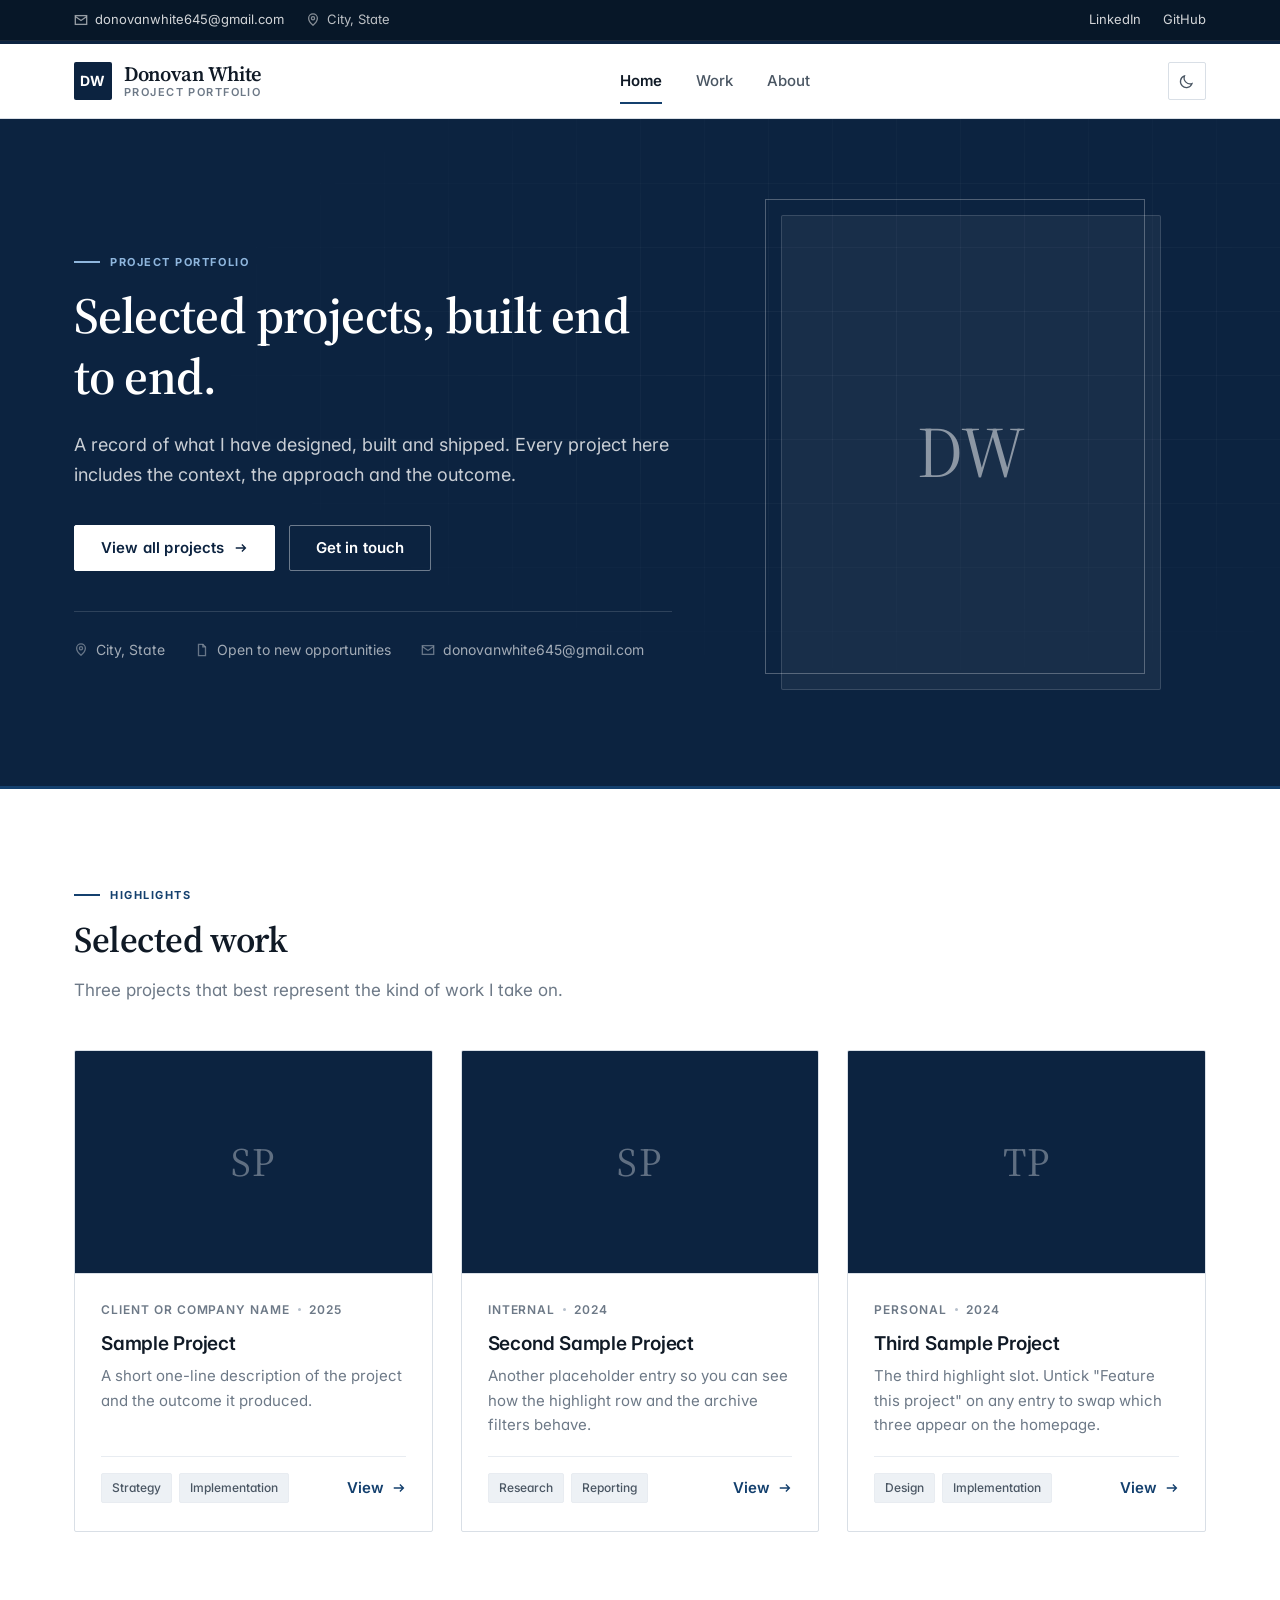
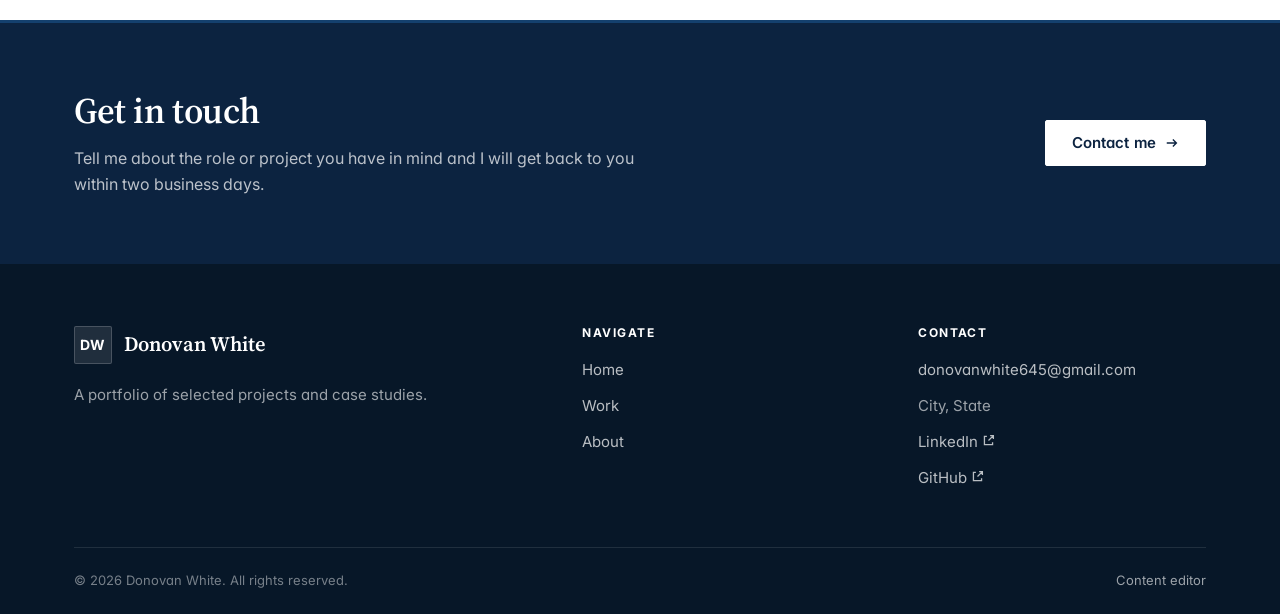
==== commit 0c75abf6: "Narrow to a project-only portfolio with three homepage highlights Reduces the site to what it is act" ====
--- a/index.html
+++ b/index.html
@@ -3,11 +3,11 @@
 <head>
 <meta charset="utf-8">
 <meta name="viewport" content="width=device-width, initial-scale=1">
-<title>Portfolio</title>
-<meta name="description" content="Selected work, professional experience, and capabilities.">
+<title>Donovan White · Project Portfolio</title>
+<meta name="description" content="Selected projects and case studies.">
 <meta name="color-scheme" content="light dark">
-<meta property="og:title" content="Portfolio">
-<meta property="og:description" content="Selected work, professional experience, and capabilities.">
+<meta property="og:title" content="Donovan White · Project Portfolio">
+<meta property="og:description" content="Selected projects and case studies.">
 <meta property="og:type" content="website">
 <link rel="icon" href="assets/img/favicon.svg" type="image/svg+xml">
 <link rel="preconnect" href="https://fonts.googleapis.com">
@@ -40,10 +40,7 @@
 </noscript>
 <main id="main">
 <div data-hero></div>
-<div data-stats></div>
 <div data-featured></div>
-<div data-services></div>
-<div data-testimonials></div>
 <div data-cta></div>
 </main>
 <div data-site-footer></div>
--- a/assets/css/main.css
+++ b/assets/css/main.css
@@ -615,42 +615,7 @@
 .breadcrumb .sep { opacity: 0.5; }
 
 /* --------------------------------------------------------------------------
-   8. Stats strip
-   -------------------------------------------------------------------------- */
-.stats-strip {
-  background: var(--c-surface);
-  border-bottom: 1px solid var(--c-line);
-}
-.stats-grid {
-  display: grid;
-  grid-template-columns: repeat(auto-fit, minmax(180px, 1fr));
-}
-.stat {
-  padding: 36px 30px;
-  border-left: 1px solid var(--c-line-soft);
-  text-align: center;
-}
-.stat:first-child { border-left: 0; }
-.stat-value {
-  font-family: var(--font-serif);
-  font-size: 2.35rem;
-  font-weight: 600;
-  line-height: 1.05;
-  color: var(--c-navy);
-  letter-spacing: -0.02em;
-}
-:root[data-theme="dark"] .stat-value { color: var(--c-primary-lt); }
-.stat-label {
-  margin-top: 8px;
-  font-size: 0.78125rem;
-  font-weight: 600;
-  letter-spacing: 0.1em;
-  text-transform: uppercase;
-  color: var(--c-muted);
-}
-
-/* --------------------------------------------------------------------------
-   9. Cards
+   8. Cards
    -------------------------------------------------------------------------- */
 .card {
   display: flex;
@@ -796,141 +761,7 @@
 .filter-count { margin-left: auto; font-size: 0.875rem; color: var(--c-muted); }
 
 /* --------------------------------------------------------------------------
-   10. Timeline (experience)
-   -------------------------------------------------------------------------- */
-.timeline { position: relative; }
-.timeline-item {
-  position: relative;
-  display: grid;
-  grid-template-columns: 190px minmax(0, 1fr);
-  gap: 36px;
-  padding: 32px 0;
-  border-top: 1px solid var(--c-line);
-}
-.timeline-item:first-child { border-top: 0; padding-top: 0; }
-.timeline-period {
-  font-size: 0.8125rem;
-  font-weight: 600;
-  letter-spacing: 0.06em;
-  text-transform: uppercase;
-  color: var(--c-muted);
-  padding-top: 3px;
-}
-.timeline-period .current-pill {
-  display: inline-block;
-  margin-top: 9px;
-  padding: 3px 9px;
-  background: var(--c-primary-pale);
-  border-radius: var(--r);
-  font-size: 0.6875rem;
-  letter-spacing: 0.08em;
-  color: var(--c-primary-dk);
-}
-:root[data-theme="dark"] .timeline-period .current-pill { color: var(--c-primary-lt); }
-.timeline-body h3 { margin-bottom: 4px; }
-.timeline-org {
-  margin-bottom: 14px;
-  font-size: 0.9375rem;
-  font-weight: 600;
-  color: var(--c-primary);
-}
-.timeline-org .loc { font-weight: 400; color: var(--c-muted); }
-.timeline-body ul { margin: 12px 0 0; padding-left: 0; list-style: none; }
-.timeline-body ul li {
-  position: relative;
-  padding-left: 20px;
-  margin-bottom: 8px;
-  font-size: 0.9375rem;
-}
-.timeline-body ul li::before {
-  content: "";
-  position: absolute;
-  left: 0; top: 0.62em;
-  width: 7px; height: 1px;
-  background: var(--c-primary);
-}
-
-/* --------------------------------------------------------------------------
-   11. Definition rows (education / certifications)
-   -------------------------------------------------------------------------- */
-.record-list { border-top: 1px solid var(--c-line); }
-.record {
-  display: grid;
-  grid-template-columns: minmax(0, 1fr) auto;
-  gap: 16px 28px;
-  align-items: baseline;
-  padding: 22px 0;
-  border-bottom: 1px solid var(--c-line);
-}
-.record h3 { margin-bottom: 4px; font-size: 1.0625rem; }
-.record .sub { font-size: 0.9375rem; color: var(--c-primary); font-weight: 500; }
-.record .detail { margin-top: 7px; font-size: 0.9375rem; color: var(--c-muted); }
-.record .when {
-  font-size: 0.8125rem;
-  font-weight: 600;
-  letter-spacing: 0.06em;
-  text-transform: uppercase;
-  color: var(--c-muted);
-  white-space: nowrap;
-}
-
-/* --------------------------------------------------------------------------
-   12. Skills
-   -------------------------------------------------------------------------- */
-.skill-group {
-  padding: 26px 0;
-  border-top: 1px solid var(--c-line);
-  display: grid;
-  grid-template-columns: 200px minmax(0, 1fr);
-  gap: 28px;
-}
-.skill-group:first-child { border-top: 0; }
-.skill-group h3 {
-  font-size: 0.8125rem;
-  font-weight: 700;
-  letter-spacing: 0.1em;
-  text-transform: uppercase;
-  color: var(--c-muted);
-  margin: 4px 0 0;
-}
-
-/* --------------------------------------------------------------------------
-   13. Testimonials
-   -------------------------------------------------------------------------- */
-.quote-card {
-  padding: 36px 34px;
-  background: var(--c-surface);
-  border: 1px solid var(--c-line);
-  border-left: 3px solid var(--c-primary);
-  border-radius: var(--r);
-  height: 100%;
-  display: flex;
-  flex-direction: column;
-}
-.quote-mark {
-  font-family: var(--font-serif);
-  font-size: 3rem;
-  line-height: 0.6;
-  color: var(--c-line-strong);
-  margin-bottom: 16px;
-}
-.quote-card blockquote {
-  margin: 0 0 22px;
-  padding: 0;
-  border: 0;
-  font-family: var(--font-serif);
-  font-size: 1.0625rem;
-  font-style: normal;
-  line-height: 1.66;
-  color: var(--c-ink);
-  flex: 1;
-}
-.quote-attr { padding-top: 18px; border-top: 1px solid var(--c-line-soft); }
-.quote-attr strong { display: block; color: var(--c-ink); font-size: 0.9375rem; }
-.quote-attr span { font-size: 0.875rem; color: var(--c-muted); }
-
-/* --------------------------------------------------------------------------
-   14. Prose (rendered markdown-lite)
+   9. Prose (rendered markdown-lite)
    -------------------------------------------------------------------------- */
 .prose { font-size: 1.0625rem; line-height: 1.75; color: var(--c-body); }
 .prose h2 { font-size: 1.5rem; margin-top: 2em; margin-bottom: 0.6em; }
@@ -942,7 +773,7 @@
 .prose img { margin: 1.8em 0; border: 1px solid var(--c-line); border-radius: var(--r); }
 
 /* --------------------------------------------------------------------------
-   15. Project detail
+   10. Project detail
    -------------------------------------------------------------------------- */
 .detail-grid {
   display: grid;
@@ -1043,7 +874,41 @@
 .pager-link--next { text-align: right; margin-left: auto; }
 
 /* --------------------------------------------------------------------------
-   16. Contact
+   11. About page
+   -------------------------------------------------------------------------- */
+.about-grid {
+  display: grid;
+  grid-template-columns: minmax(0, 1.5fr) minmax(0, 1fr);
+  gap: 60px;
+  align-items: start;
+}
+.about-portrait {
+  width: 100%;
+  aspect-ratio: 4 / 5;
+  object-fit: cover;
+  border: 1px solid var(--c-line);
+  border-radius: var(--r);
+}
+.profile-card {
+  padding: 24px;
+  background: var(--c-surface-2);
+  border: 1px solid var(--c-line);
+  border-top: 3px solid var(--c-navy);
+  border-radius: var(--r);
+}
+.profile-card--stacked { margin-top: 24px; }
+.profile-card__cta { margin-top: 18px; width: 100%; }
+
+@media (max-width: 900px) {
+  .about-grid { grid-template-columns: minmax(0, 1fr); gap: 36px; }
+  .about-portrait { max-width: 280px; }
+}
+
+/* Offset the sticky header when jumping to about.html#contact. */
+#contact { scroll-margin-top: 92px; }
+
+/* --------------------------------------------------------------------------
+   12. Contact
    -------------------------------------------------------------------------- */
 .contact-grid {
   display: grid;
@@ -1127,7 +992,7 @@
 :root[data-theme="dark"] .form-status--err { background: #2d1717; border-color: #552828; }
 
 /* --------------------------------------------------------------------------
-   17. CTA band
+   13. CTA band
    -------------------------------------------------------------------------- */
 .cta-band {
   background: var(--c-navy);
@@ -1146,7 +1011,7 @@
 }
 
 /* --------------------------------------------------------------------------
-   18. Footer
+   14. Footer
    -------------------------------------------------------------------------- */
 .site-footer {
   background: var(--c-navy-dark);
@@ -1197,7 +1062,7 @@
 .footer-bottom a { color: rgba(255, 255, 255, 0.6); }
 
 /* --------------------------------------------------------------------------
-   19. Utility states
+   15. Utility states
    -------------------------------------------------------------------------- */
 .empty-state {
   padding: 66px 30px;
@@ -1247,7 +1112,7 @@
 .preview-banner a { color: #fff; text-decoration: underline; }
 
 /* --------------------------------------------------------------------------
-   20. Responsive
+   16. Responsive
    -------------------------------------------------------------------------- */
 @media (max-width: 1040px) {
   .detail-grid { grid-template-columns: minmax(0, 1fr); gap: 42px; }
@@ -1262,8 +1127,6 @@
   .grid--3 { grid-template-columns: repeat(2, minmax(0, 1fr)); }
   .contact-grid { grid-template-columns: minmax(0, 1fr); gap: 44px; }
   .footer-main { grid-template-columns: repeat(2, minmax(0, 1fr)); gap: 36px; padding: 48px 0 36px; }
-  .timeline-item { grid-template-columns: minmax(0, 1fr); gap: 10px; }
-  .skill-group { grid-template-columns: minmax(0, 1fr); gap: 14px; }
   .cta-inner { gap: 26px; }
 }
 
@@ -1272,10 +1135,6 @@
   body { font-size: 15.5px; }
   .grid--2, .grid--3, .grid--4 { grid-template-columns: minmax(0, 1fr); }
   .footer-main { grid-template-columns: minmax(0, 1fr); }
-  .stat { border-left: 0; border-top: 1px solid var(--c-line-soft); padding: 26px 20px; }
-  .stat:first-child { border-top: 0; }
-  .record { grid-template-columns: minmax(0, 1fr); gap: 6px; }
-  .record .when { grid-row: 1; }
   .btn { width: 100%; }
   .btn-row { flex-direction: column; align-items: stretch; }
   .filter-count { width: 100%; margin-left: 0; }
@@ -1286,7 +1145,7 @@
 }
 
 /* --------------------------------------------------------------------------
-   21. Print
+   17. Print
    -------------------------------------------------------------------------- */
 @media print {
   .site-header, .utility-bar, .site-footer, .cta-band, .nav-toggle,
